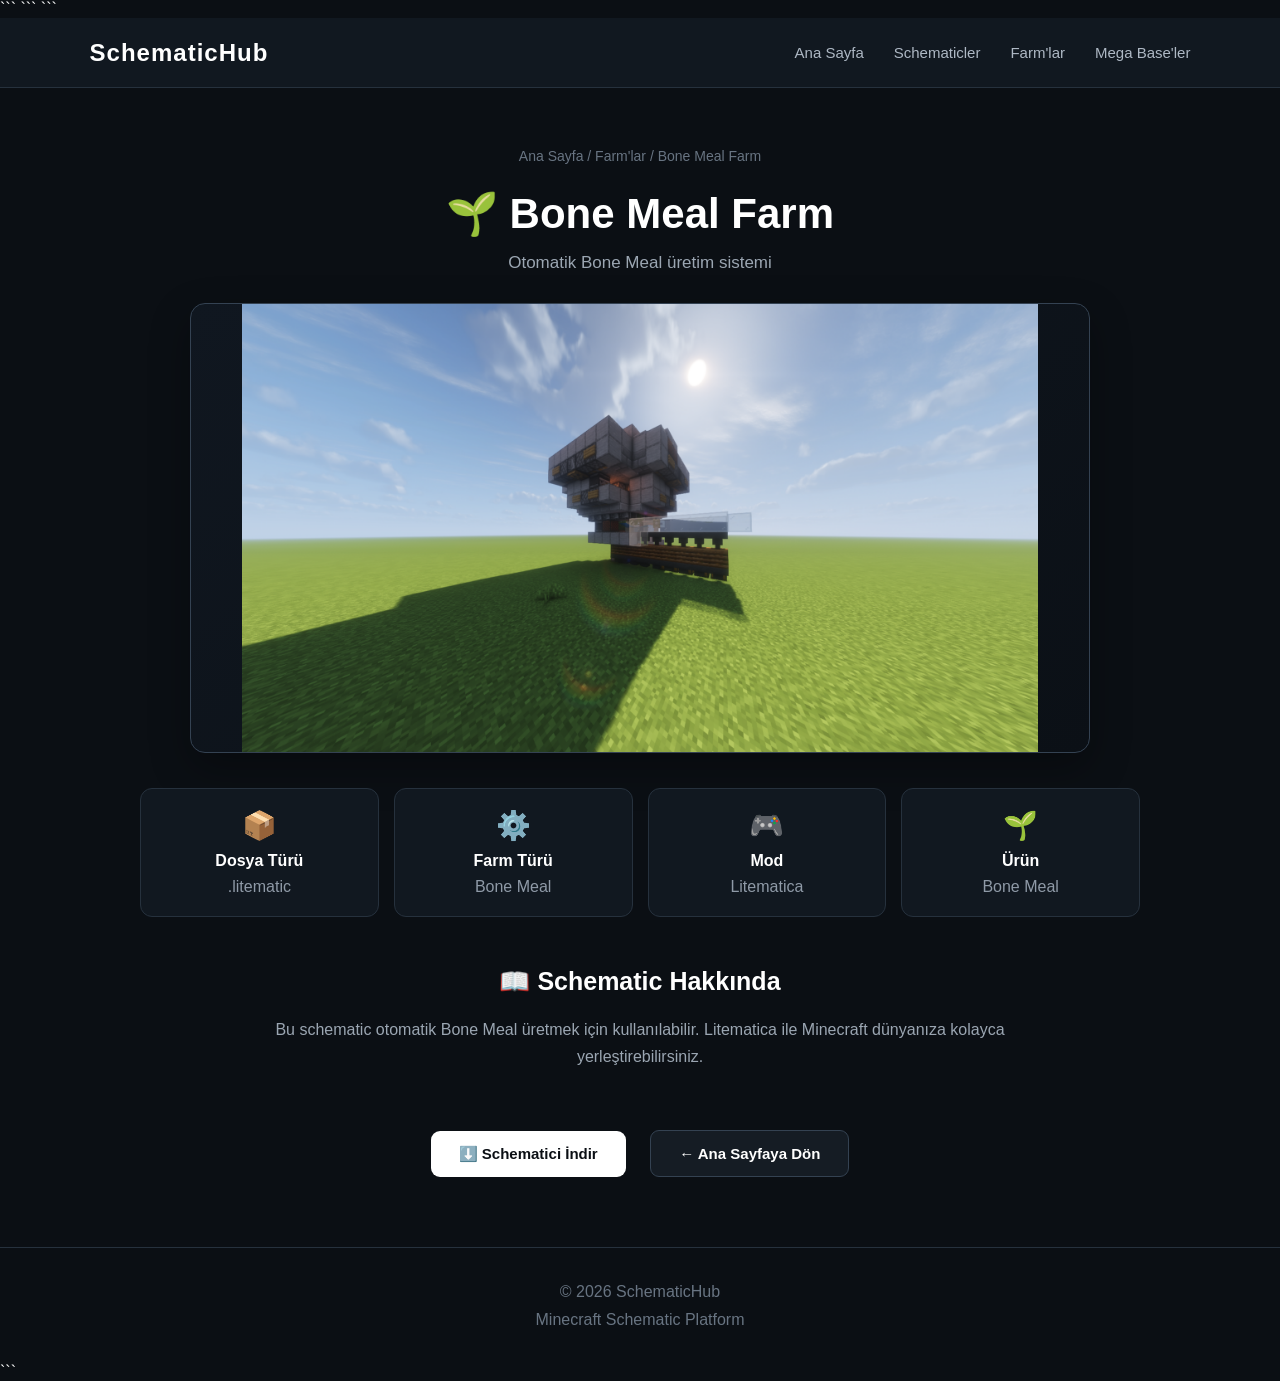
==== bonemeal.html @ bdaf5837 "Add files via upload" ====
<!DOCTYPE html>

<html lang="tr">
<head>
    <meta charset="UTF-8">
    <meta name="viewport" content="width=device-width, initial-scale=1.0">

```
<title>Bone Meal Farm - SchematicHub</title>

<link rel="stylesheet" href="style.css">

<style>
    .preview.large {
        width: 100%;
        max-width: 900px;
        height: 450px;
        margin: 30px auto;
        overflow: hidden;
        border-radius: 15px;
    }

    .preview.large img {
        width: 100%;
        height: 100%;
        object-fit: contain;
        display: block;
    }
</style>
```

</head>

<body>

```
<nav>
    <h2>SchematicHub</h2>

    <div>
        <a href="index.html">Ana Sayfa</a>
        <a href="schematics.html">Schematicler</a>
        <a href="farms.html">Farm'lar</a>
        <a href="mega-bases.html">Mega Base'ler</a>
    </div>
</nav>

<main class="schematic-page">

    <div class="breadcrumb">
        Ana Sayfa / Farm'lar / Bone Meal Farm
    </div>

    <h1>🌱 Bone Meal Farm</h1>

    <p class="subtitle">
        Otomatik Bone Meal üretim sistemi
    </p>

    <div class="preview large">
        <img src="./images/BoneMeal.png" alt="Bone Meal Farm">
    </div>

    <div class="info-grid">

        <div class="info-box">
            <span>📦</span>
            <strong>Dosya Türü</strong>
            <p>.litematic</p>
        </div>

        <div class="info-box">
            <span>⚙️</span>
            <strong>Farm Türü</strong>
            <p>Bone Meal</p>
        </div>

        <div class="info-box">
            <span>🎮</span>
            <strong>Mod</strong>
            <p>Litematica</p>
        </div>

        <div class="info-box">
            <span>🌱</span>
            <strong>Ürün</strong>
            <p>Bone Meal</p>
        </div>

    </div>

    <section class="description">

        <h2>📖 Schematic Hakkında</h2>

        <p>
            Bu schematic otomatik Bone Meal üretmek için
            kullanılabilir. Litematica ile Minecraft dünyanıza
            kolayca yerleştirebilirsiniz.
        </p>

    </section>

    <div class="download-area">

        <a href="Shematics/Bone Meal Farm-from-abfielder (34).litematic" download>
            <button class="download-button">
                ⬇️ Schematici İndir
            </button>
        </a>

        <a href="index.html">
            <button class="back-button">
                ← Ana Sayfaya Dön
            </button>
        </a>

    </div>

</main>

<footer>
    <p>© 2026 SchematicHub</p>
    <p>Minecraft Schematic Platform</p>
</footer>

<script src="script.js"></script>
```

</body>
</html>
---- style.css ----
* {
    box-sizing: border-box;
    margin: 0;
    padding: 0;
}

body {
    font-family: Arial, Helvetica, sans-serif;
    background: #0b0f14;
    color: #ffffff;
    min-height: 100vh;
}


/* NAVBAR */

nav {
    height: 70px;
    background: #111820;
    border-bottom: 1px solid #26313d;

    display: flex;
    align-items: center;
    justify-content: space-between;

    padding: 0 7%;
}

nav h2 {
    font-size: 24px;
    letter-spacing: 1px;
}

nav div {
    display: flex;
    gap: 30px;
}

nav a {
    color: #aeb8c4;
    text-decoration: none;
    font-size: 15px;
    transition: 0.2s;
}

nav a:hover {
    color: #ffffff;
}


/* ANA SAYFA */

.home-page {
    width: 90%;
    max-width: 1100px;
    margin: auto;
    text-align: center;
}


/* ANA HERO */

.hero {
    min-height: 520px;

    display: flex;
    flex-direction: column;
    align-items: center;
    justify-content: center;

    text-align: center;
}

.hero-icon {
    font-size: 80px;
    margin-bottom: 25px;
}

.hero h1 {
    font-size: 64px;
    letter-spacing: -2px;
    margin-bottom: 20px;
}

.hero p {
    max-width: 650px;
    color: #9ba6b2;
    font-size: 19px;
    line-height: 1.7;
    margin-bottom: 35px;
}


/* BUTON */

.hero a {
    text-decoration: none;
}

.download-button {
    padding: 15px 30px;

    border: none;
    border-radius: 10px;

    background: #ffffff;
    color: #0b0f14;

    font-size: 16px;
    font-weight: bold;

    cursor: pointer;
    transition: 0.2s;
}

.download-button:hover {
    transform: translateY(-3px);
    background: #dce2e8;
    box-shadow: 0 10px 25px rgba(0, 0, 0, 0.35);
}


/* TIKTOK */

.social-section {
    max-width: 700px;
    margin: 80px auto;
    padding: 45px 30px;

    background: #111820;
    border: 1px solid #26313d;
    border-radius: 16px;

    text-align: center;
}

.social-section h2 {
    font-size: 30px;
    margin-bottom: 15px;
}

.social-section p {
    color: #9ba6b2;
    line-height: 1.6;
    margin-bottom: 25px;
}

.tiktok-button {
    display: inline-block;

    padding: 13px 25px;

    border-radius: 9px;

    background: #ffffff;
    color: #0b0f14;

    text-decoration: none;
    font-weight: bold;

    transition: 0.2s;
}

.tiktok-button:hover {
    transform: translateY(-3px);
    box-shadow: 0 8px 20px rgba(0, 0, 0, 0.3);
}


/* HAKKINDA */

.about-section {
    max-width: 750px;
    margin: 100px auto;
    text-align: center;
}

.about-section h2 {
    font-size: 30px;
    margin-bottom: 20px;
}

.about-section p {
    color: #9ba6b2;
    line-height: 1.8;
    font-size: 17px;
}


/* SCHEMATİCLER SAYFASI */

.schematic-list-page {
    width: 86%;
    max-width: 1200px;
    margin: 70px auto;

    text-align: center;
}

.schematic-list-page h1 {
    font-size: 46px;
    margin-bottom: 15px;
}

.subtitle {
    color: #9ba6b2;
    font-size: 17px;
    margin-bottom: 50px;
}


/* SCHEMATIC KARTLARI */

.schematics {
    width: 100%;

    display: grid;
    grid-template-columns: repeat(3, 1fr);

    gap: 25px;

    padding-bottom: 60px;
}

.card-link {
    text-decoration: none;
    color: inherit;
}

.card {
    background: #111820;
    border: 1px solid #26313d;
    border-radius: 14px;

    padding: 20px;

    transition: 0.25s;
    cursor: pointer;
}

.card:hover {
    transform: translateY(-7px);
    border-color: #586879;
    background: #151e27;

    box-shadow: 0 12px 30px rgba(0, 0, 0, 0.35);
}

.preview {
    height: 190px;

    border-radius: 10px;

    background: #0b1016;
    border: 1px solid #26313d;

    display: flex;
    align-items: center;
    justify-content: center;

    font-size: 70px;

    margin-bottom: 20px;
}

.card h3 {
    font-size: 21px;
    margin-bottom: 8px;
}

.card p {
    color: #8f9aa7;
    margin-bottom: 18px;
}

.card button {
    width: 100%;

    padding: 12px;

    border: none;
    border-radius: 8px;

    background: #ffffff;
    color: #0b0f14;

    font-weight: bold;

    cursor: pointer;
    transition: 0.2s;
}

.card button:hover {
    background: #dce2e8;
}


/* DETAY SAYFASI */

.schematic-page {
    width: 86%;
    max-width: 1000px;

    margin: 60px auto;

    text-align: center;
}

.breadcrumb {
    color: #687482;
    font-size: 14px;
    margin-bottom: 25px;
}

.schematic-page h1 {
    font-size: 42px;
    margin-bottom: 15px;
}

.schematic-page .subtitle {
    margin-bottom: 30px;
}

.schematic-page .large {
    height: 400px;

    font-size: 130px;

    margin-bottom: 35px;

    background: linear-gradient(145deg, #101720, #0b1016);

    border: 1px solid #344252;

    box-shadow: 0 15px 40px rgba(0, 0, 0, 0.3);
}


/* BİLGİ KUTULARI */

.info-grid {
    display: grid;
    grid-template-columns: repeat(4, 1fr);

    gap: 15px;

    margin: 35px 0;
}

.info-box {
    background: #111820;

    border: 1px solid #26313d;

    border-radius: 12px;

    padding: 20px;
}

.info-box span {
    display: block;

    font-size: 28px;

    margin-bottom: 10px;
}

.info-box strong {
    display: block;

    margin-bottom: 8px;
}

.info-box p {
    color: #8f9aa7;
}


/* AÇIKLAMA */

.description {
    margin: 50px auto;

    max-width: 800px;
}

.description h2 {
    font-size: 25px;
    margin-bottom: 20px;
}

.description p {
    color: #9ba6b2;

    line-height: 1.7;

    margin: 10px 0;
}


/* DETAY BUTONLARI */

.download-area {
    margin-top: 40px;
    margin-bottom: 60px;
}

.schematic-page a {
    text-decoration: none;
}

.schematic-page button {
    margin: 10px;

    padding: 14px 28px;

    border: none;
    border-radius: 9px;

    background: #ffffff;
    color: #0b0f14;

    font-size: 15px;
    font-weight: bold;

    cursor: pointer;

    transition: 0.2s;
}

.schematic-page button:hover {
    transform: translateY(-3px);

    background: #dce2e8;

    box-shadow: 0 8px 20px rgba(0, 0, 0, 0.3);
}

.back-button {
    background: #151c24 !important;
    color: #ffffff !important;

    border: 1px solid #344252 !important;
}


/* ANA SAYFAYA DÖN */

.back-home {
    display: inline-block;

    color: #aeb8c4;

    text-decoration: none;

    margin-bottom: 50px;

    transition: 0.2s;
}

.back-home:hover {
    color: #ffffff;
}


/* FOOTER */

footer {
    text-align: center;

    border-top: 1px solid #26313d;

    padding: 30px;

    color: #687482;

    line-height: 1.7;
}


/* MOBİL */

@media (max-width: 800px) {

    nav {
        padding: 0 4%;
    }

    nav div {
        gap: 12px;
    }

    nav a {
        font-size: 13px;
    }

    .hero {
        min-height: 450px;
    }

    .hero h1 {
        font-size: 42px;
    }

    .hero p {
        font-size: 16px;
    }

    .schematics {
        grid-template-columns: 1fr;
        width: 100%;
    }

    .info-grid {
        grid-template-columns: repeat(2, 1fr);
    }

    .schematic-page {
        width: 90%;
    }

    .schematic-page h1 {
        font-size: 32px;
    }

    .schematic-page .large {
        height: 280px;
        font-size: 90px;
    }
}
```
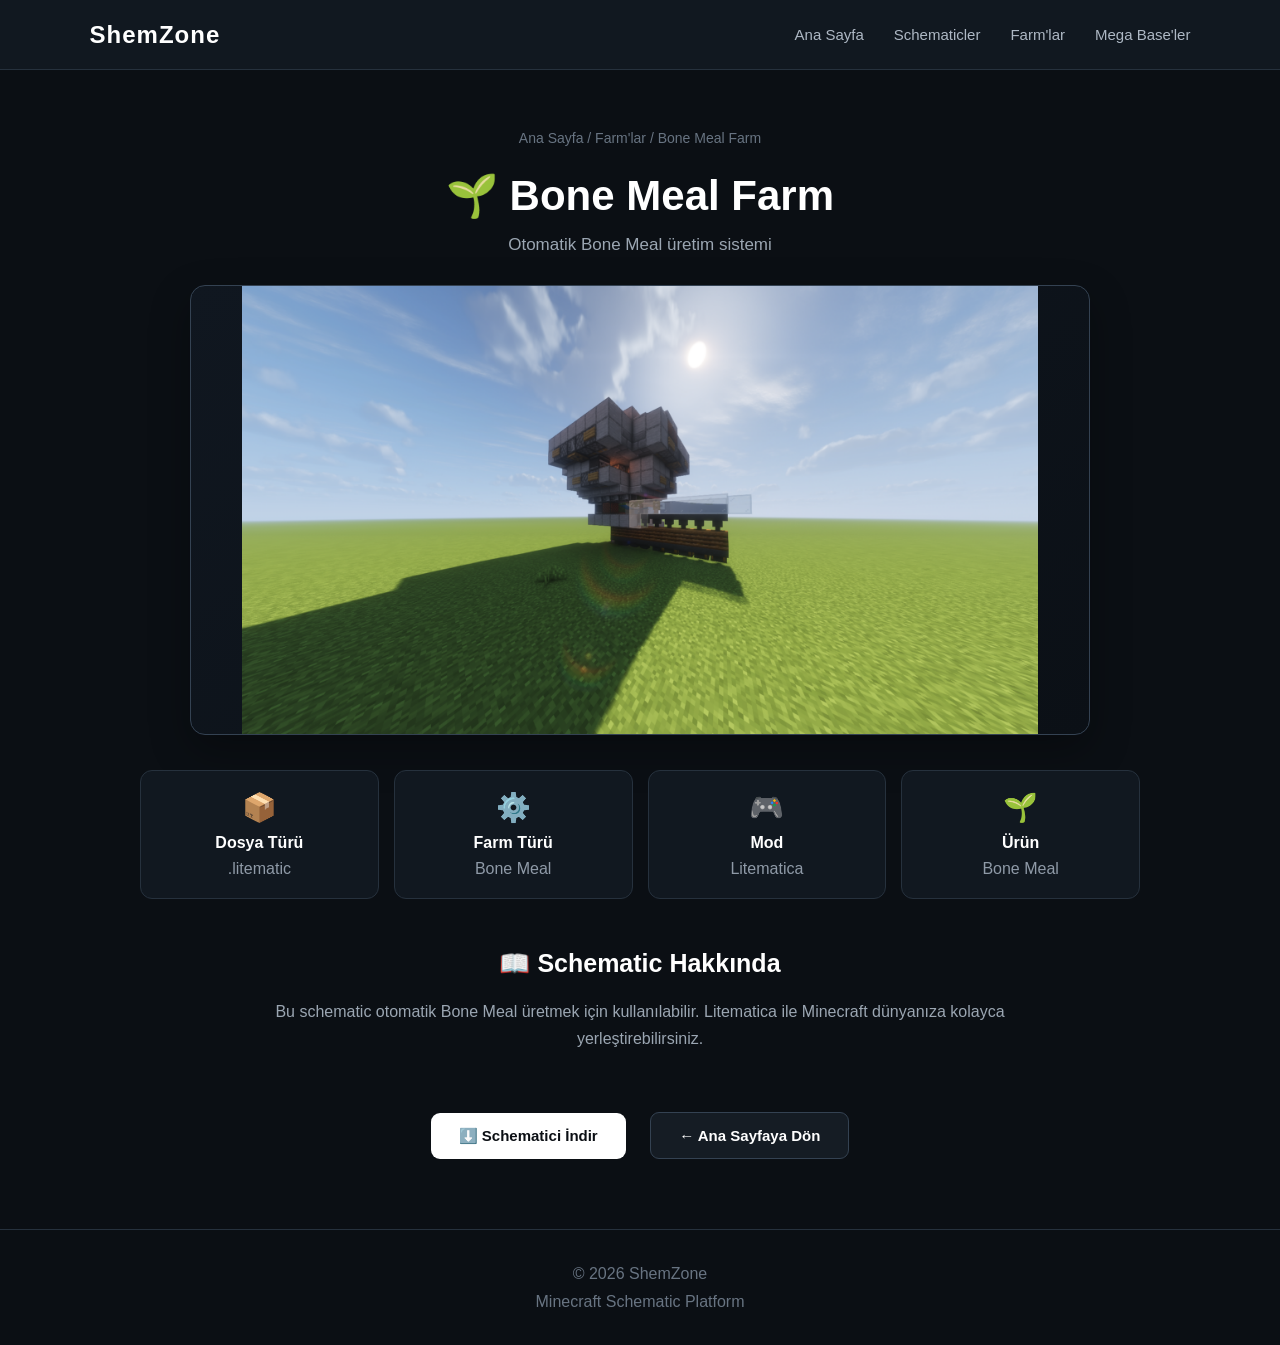
==== commit c172c672: "Add files via upload shemzone isim degisikligi" ====
--- a/bonemeal.html
+++ b/bonemeal.html
@@ -1,41 +1,36 @@
 <!DOCTYPE html>
-
 <html lang="tr">
 <head>
     <meta charset="UTF-8">
     <meta name="viewport" content="width=device-width, initial-scale=1.0">
 
-```
-<title>Bone Meal Farm - SchematicHub</title>
+    <title>Bone Meal Farm - ShemZone</title>
 
-<link rel="stylesheet" href="style.css">
+    <link rel="stylesheet" href="style.css">
 
-<style>
-    .preview.large {
-        width: 100%;
-        max-width: 900px;
-        height: 450px;
-        margin: 30px auto;
-        overflow: hidden;
-        border-radius: 15px;
-    }
+    <style>
+        .preview.large {
+            width: 100%;
+            max-width: 900px;
+            height: 450px;
+            margin: 30px auto;
+            overflow: hidden;
+            border-radius: 15px;
+        }
 
-    .preview.large img {
-        width: 100%;
-        height: 100%;
-        object-fit: contain;
-        display: block;
-    }
-</style>
-```
-
+        .preview.large img {
+            width: 100%;
+            height: 100%;
+            object-fit: contain;
+            display: block;
+        }
+    </style>
 </head>
 
 <body>
 
-```
 <nav>
-    <h2>SchematicHub</h2>
+    <h2>ShemZone</h2>
 
     <div>
         <a href="index.html">Ana Sayfa</a>
@@ -120,12 +115,11 @@
 </main>
 
 <footer>
-    <p>© 2026 SchematicHub</p>
+    <p>© 2026 ShemZone</p>
     <p>Minecraft Schematic Platform</p>
 </footer>
 
 <script src="script.js"></script>
-```
 
 </body>
-</html>
+</html>
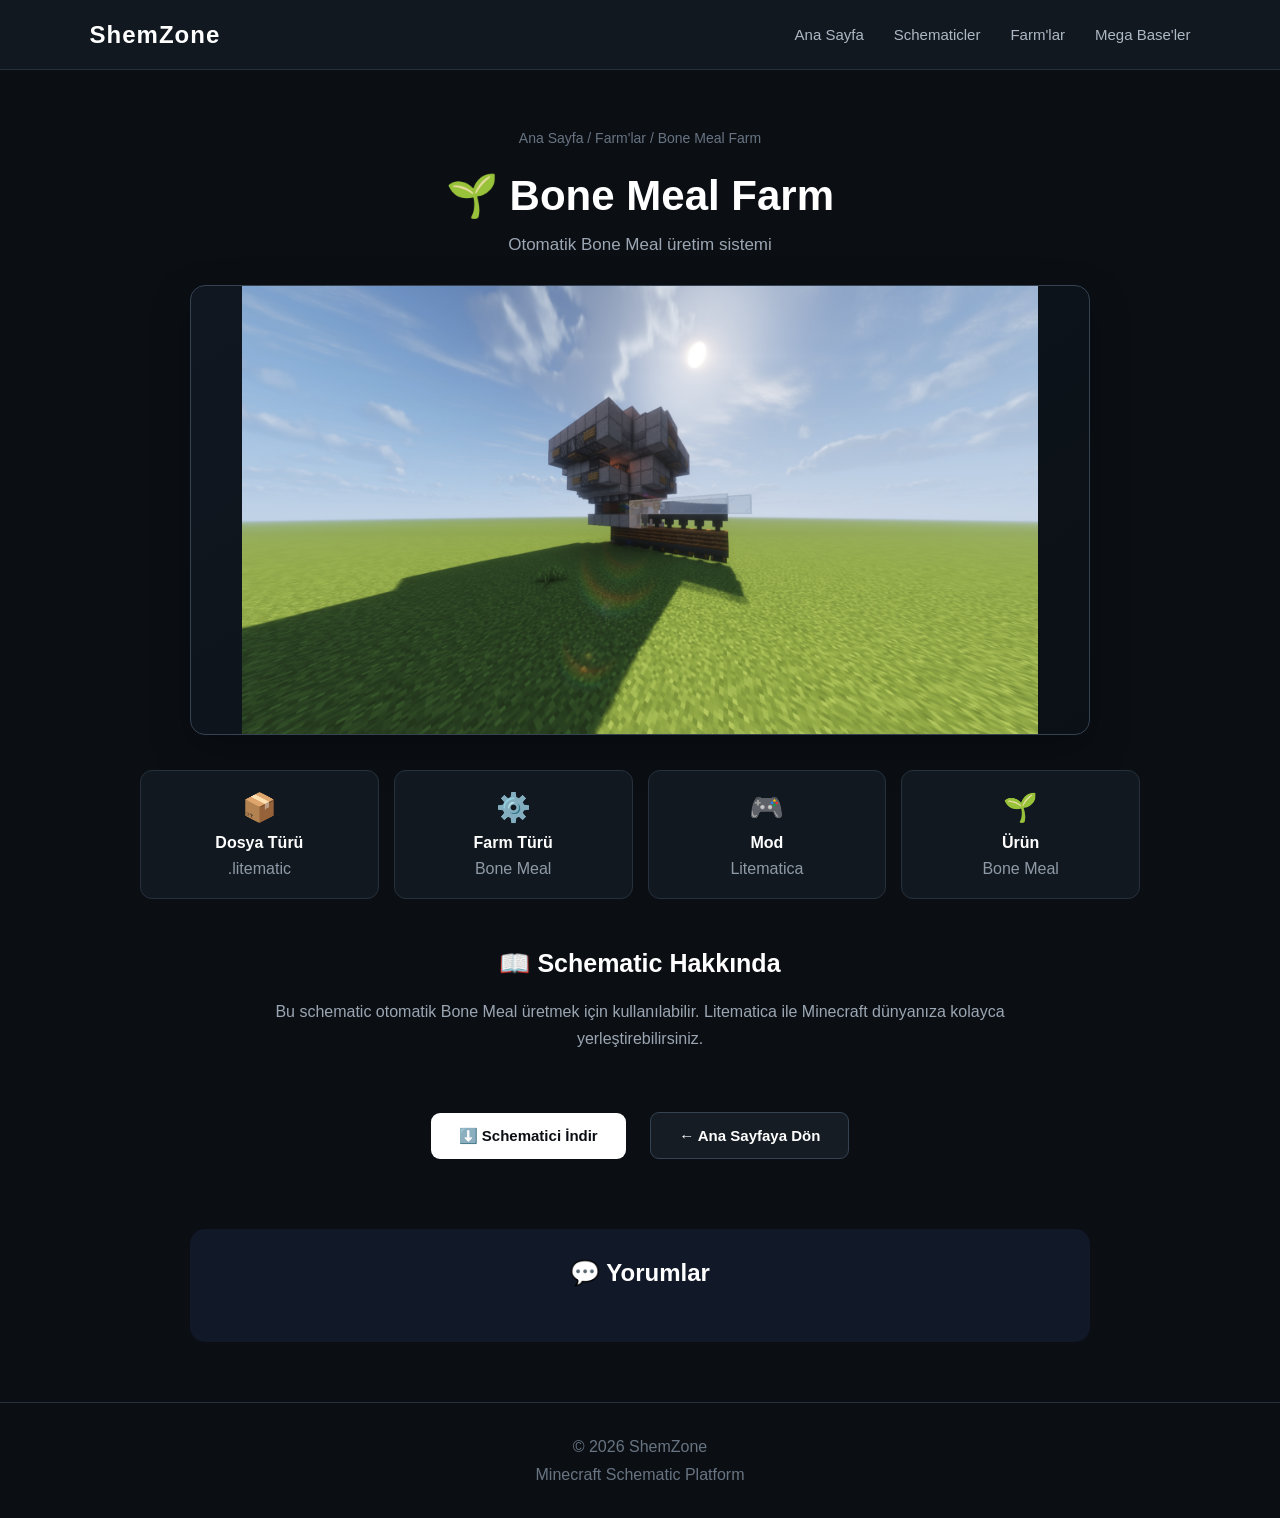
==== commit f904e1b5: "Enhance bonemeal.html with comments section Added comments section to the Bone Meal Farm page." ====
--- a/bonemeal.html
+++ b/bonemeal.html
@@ -23,6 +23,18 @@
             height: 100%;
             object-fit: contain;
             display: block;
+        }
+
+        .comments-section {
+            max-width: 900px;
+            margin: 50px auto;
+            padding: 30px;
+            background: #111827;
+            border-radius: 15px;
+        }
+
+        .comments-section h2 {
+            margin-bottom: 25px;
         }
     </style>
 </head>
@@ -112,6 +124,28 @@
 
     </div>
 
+    <section class="comments-section">
+
+        <h2>💬 Yorumlar</h2>
+
+        <script src="https://giscus.app/client.js"
+                data-repo="Yaekpp/ShemZone"
+                data-repo-id="R_kgDOUMMlsg"
+                data-category="General"
+                data-category-id="DIC_kwDOUMMlss4DEvgZ"
+                data-mapping="pathname"
+                data-strict="0"
+                data-reactions-enabled="1"
+                data-emit-metadata="0"
+                data-input-position="top"
+                data-theme="dark"
+                data-lang="tr"
+                crossorigin="anonymous"
+                async>
+        </script>
+
+    </section>
+
 </main>
 
 <footer>
@@ -122,4 +156,4 @@
 <script src="script.js"></script>
 
 </body>
-</html>+</html>
